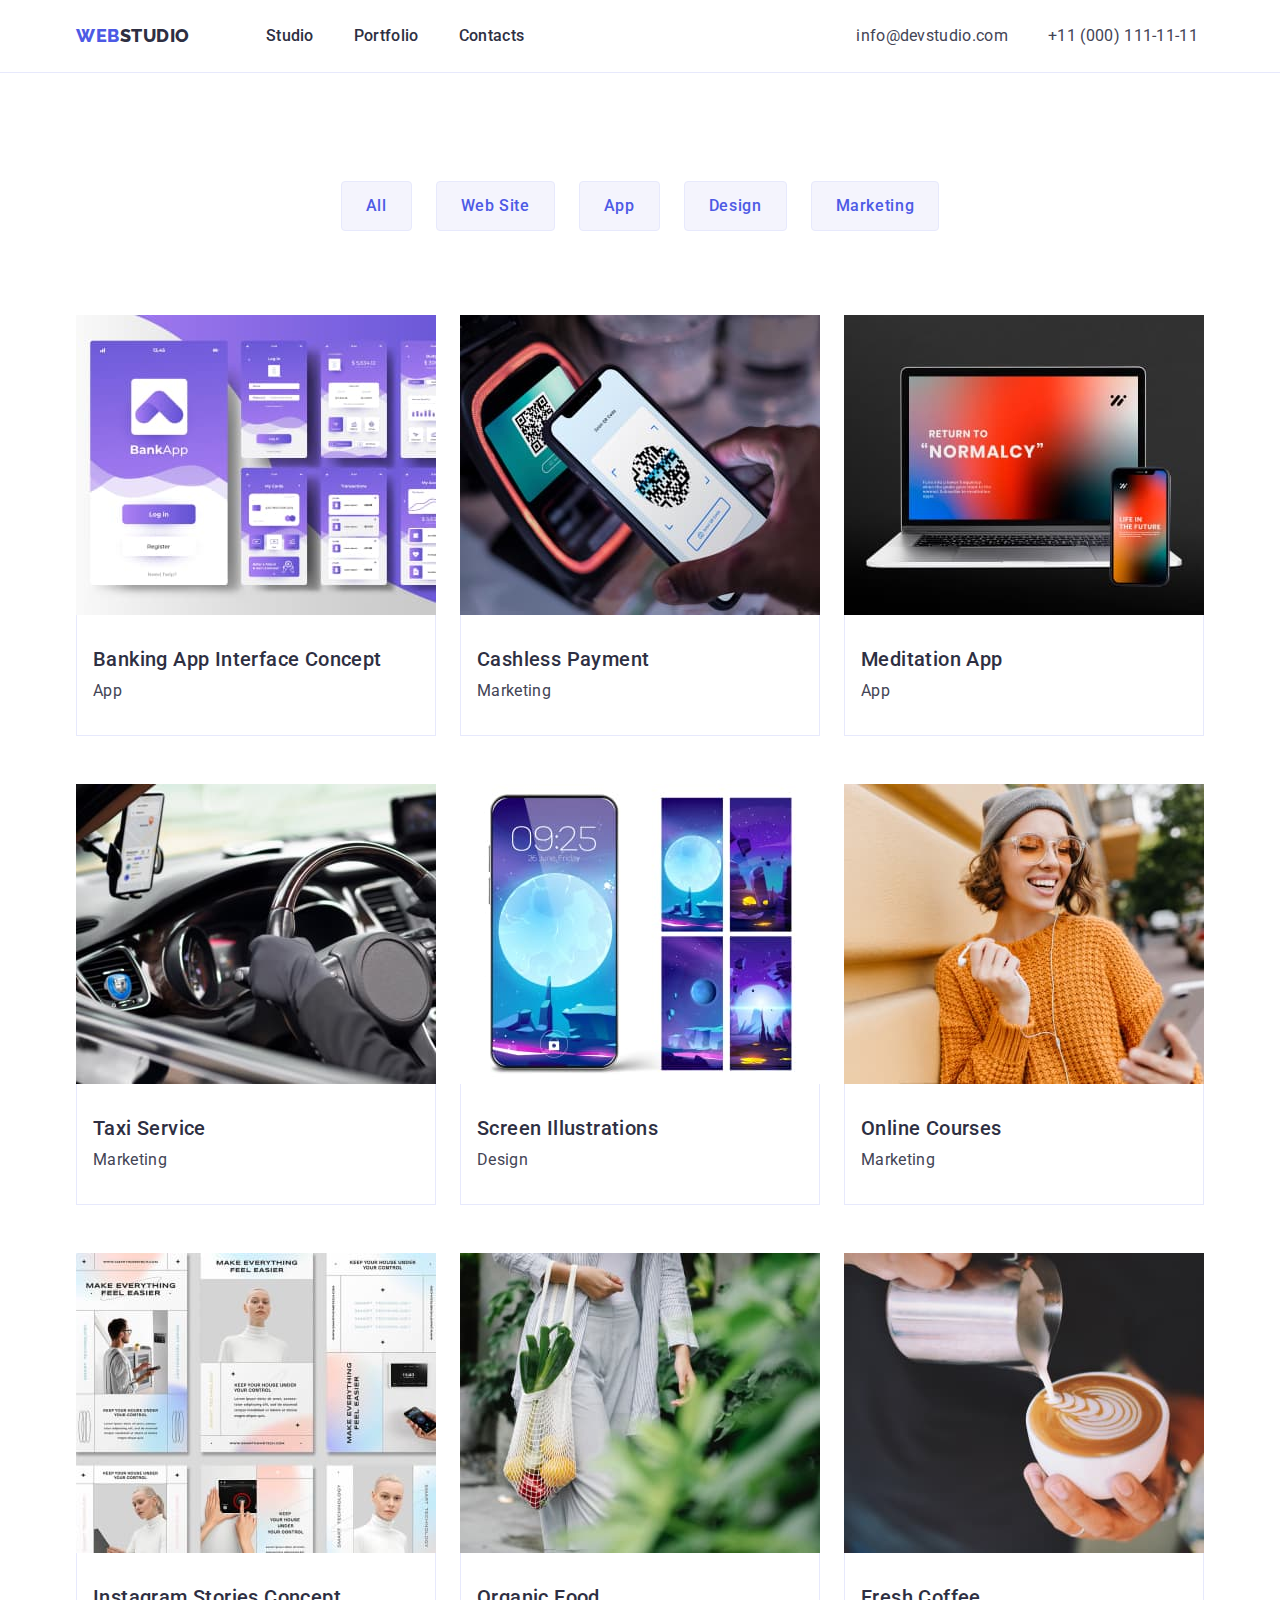
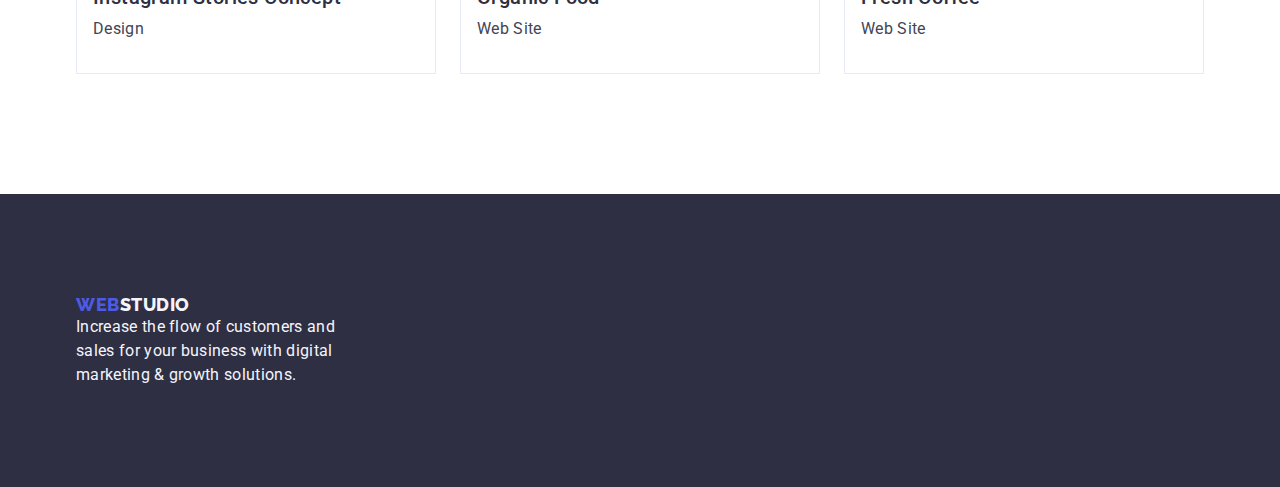
==== portfolio.html @ ffe93117 "Initial commit" ====
<!DOCTYPE html>
<html lang="en">
<head>
    <meta charset="UTF-8">
    <meta name="viewport" content="width=device-width, initial-scale=1.0">
    <title>Homework3</title>

    <link rel="stylesheet" href="https://cdnjs.cloudflare.com/ajax/libs/modern-normalize/1.0.0/modern-normalize.min.css" />

    <link rel="stylesheet" href="./css/styles.css">

    <link rel="preconnect" href="https://fonts.googleapis.com">
    <link rel="preconnect" href="https://fonts.gstatic.com" crossorigin>
    <link
        href="https://fonts.googleapis.com/css2?family=Montserrat:wght@400;700&family=Raleway:wght@800&family=Roboto:wght@400;500;700;900&display=swap"
        rel="stylesheet">

     
</head>
<body>

        <header class="header">
        
            <div class="container header-menu">
        
                <nav class="header-nav">
                    <!-- LOGO -->
                    <a class="logo link" href="./index.html">Web<span class="logo-text-studio">Studio</span></a>
        
        
                    <ul class="list-menu">
                        <li><a class="nav-link link" href="./index.html">Studio</a></li>
                        <li><a class="nav-link link" href="./portfolio.html">Portfolio</a></li>
                        <li><a class="nav-link link" href="">Contacts</a></li>
                    </ul>
                </nav>
        
                <address class="address">
        
                    <ul class="list-address">
                        <li><a class="contact-link link" href="mailto:info@devstudio.com">info@devstudio.com</a></li>
                        <li><a class="contact-link link" href="tel:+110001111111">+11 (000) 111-11-11</a></li>
                    </ul>
        
                </address>
            </div>
        </header>

<main>
<section class="section portfolio-section">

    <div class="container">

<h1 class="visually-hidden">Lorem.</h1>

    <!-- BUTTONS LIST -->
    
    <ul class="list-button">

        <li><button class="cursor button-text" type="button">All</button></li>

        <li><button class="cursor button-text" type="button">Web Site</button></li>

        <li><button class="cursor button-text" type="button">App</button></li>

        <li><button class="cursor button-text" type="button">Design</button></li>

        <li><button class="cursor button-text" type="button">Marketing</button></li>
    </ul>
  
 

    <!-- PROJECTS LIST -->

    

  
<ul class="list-portfolio">

    <li class="list-portfolio-li">
       <a class="link" href="">
       <img src="./images/portfolio/banking_app.jpg" alt="diferent banking pages" width="360" height="300">
        
       <div class="projects">
        <h2 class="project-name">Banking App Interface Concept</h2>
        <p class="description">App</p>
        </div>
        
    </a>
    </li>

    <li class="list-portfolio-li">
        <a class="link" href="">
        <img src="./images/portfolio/cashless_payment.jpg" alt="celphone and terminal" width="360" height="300">
        
        <div class="projects">
        <h2 class="project-name">Cashless Payment</h2>
        <p class="description">Marketing</p>
        </div>

        </a>
    </li>

    <li class="list-portfolio-li">
        <a class="link" href="">
        <img src="./images/portfolio/meditation_app.jpg" alt="meditation app in laptop and celphone" width="360" height="300">
        <div class="projects">
        <h2 class="project-name">Meditation App</h2>
        <p class="description">App</p>
        </div>
        </a>
    </li>

    <li class="list-portfolio-li">
                <a class="link" href="">
                <img src="./images/portfolio/taxi_service.jpg" alt="taxi inside" width="360" height="300">
                
                <div class="projects">
                <h2 class="project-name">Taxi Service</h2>
                <p class="description">Marketing</p>
                </div>

                </a>
            </li>

    <li class="list-portfolio-li">
                <a class="link" href="">
                <img src="./images/portfolio/screen_ilustrations.jpg" alt="graphics on celphones" width="360" height="300">

               <div class="projects">
               <h2 class="project-name">Screen Illustrations</h2>
                <p class="description">Design</p>
                </div>

                </a>
            </li>

    <li class="list-portfolio-li">
                <a class="link" href="">
                <img src="./images/portfolio/online_courses.jpg" alt="young woman in orange sweater" width="360"
                    height="300">

               <div class="projects"> 
               <h2 class="project-name">Online Courses</h2>
                <p class="description">Marketing</p>
                </div>

                </a>
            </li>
   
    <li class="list-portfolio-li">
                <a class="link" href="">
                <img src="./images/portfolio/instagram_stories.jpg" alt="diferent celphones with instagram Stories" width="360" height="300">
                
                <div class="projects">
                <h2 class="project-name">Instagram Stories Concept</h2>
                <p class="description">Design</p>
                </div>

                </a>
            </li>

    <li class="list-portfolio-li">
                <a class="link" href="">
                <img src="./images/portfolio/organic_food.jpg" alt="a woman with shopping net" width="360" height="300">

                <div class="projects">
                <h2 class="project-name">Organic Food</h2>
                <p class="description">Web Site</p>
                </div>

                </a>
            </li>

    <li class="list-portfolio-li">
                <a class="link" href="">
                <img src="./images/portfolio/fresh_coffee.jpg" alt="a cup of Coffee with milk" width="360"
                    height="300">
                
                    <div class="projects">
                    <h2 class="project-name">Fresh Coffee</h2>
                    <p class="description">Web Site</p>
                    </div>
                </a>
            </li>

        </ul>
        </div>
    </section>
</main>

<footer class="footer_background">

    <!-- LOGO -->
    <div class="container">
    <a class="logo link" href="./index.html">Web<span class="logo-textfooter-studio">Studio</span></a>
    
    <p class="footer-text">Increase the flow of customers and sales for your business with digital marketing & growth solutions.</p>
    </div>
</footer>

</body>
</html>
---- css/styles.css ----
body {
    font-family: Roboto, sans-serif;
    color: #434455;
    background-color: #FFFFFF;
}

* {
    box-sizing: border-box;
    margin: 0;
    padding: 0;
}

:root {
    --iris-color: #4d5ae5;
    --ocean-color: #404BBF;
    --navyblue-color: #2E2F42;
    --green-color: #31D0AA;
    --slate-color: #434455;
    --lightslate-color: #8E8F99;
    --cornflower-color: #E7E9FC;
    --cloud-color: #F4F4FD;
    --navybluemodal-color: #2E2F4266;
    --grey-color: #2E2F42B2;
    --white-color: #FFFFFF;
    --dairy-color: #FCFCFC;
}

img {
    display: block;
    max-width: 100%; 
    height: auto;
}

ul {
    margin: 0;
    padding-left: 0;
    list-style: none;
}

.section {
    padding: 120px 0;
}

.container {
    width: 1158px;
    margin: 0 auto;
    padding-left: 15px;
    padding-right: 15px;
}

.header {
    border-bottom: 1px solid var(--cornflower-color);
   
}

.header-menu {
    display: flex;
    padding-top: 24px;
    padding-bottom: 24px;
}

.header-nav {
    display: flex;
    align-items: center;
}

.logo {
    font-family: Raleway, sans-serif;
    font-weight: 800;
    font-size: 18px;
    line-height: 1.17;
    letter-spacing: 0.03em;
    text-transform: uppercase;
    color: var(--iris-color);
    margin-right: 76px;
    display: inline-block;
}

.link {
    text-decoration: none;
}

.logo-footer {
    display: inline-block;
    margin-bottom: 16px;
}


.logo-text-studio {
    color: var(--navyblue-color);
}

.logo-textfooter-studio {
    color: var(--cloud-color);
}

.contact-link {
    color: var(--slate-color);
    font-family: Roboto;
    font-size: 16px;
    font-style: normal;
    font-weight: 400;
    line-height: 1.5;
    letter-spacing: 0.02em;
    padding: 24px 0;
}

.contact-link:hover {
    color: var(--ocean-color);
}

.contact-link:focus {
    color: var(--ocean-color);

}

.nav-link {
    font-family: Roboto, sans-serif;
    font-size: 16px;
    font-style: normal;
    font-weight: 500;
    line-height: 1.5;
    letter-spacing: 0.02em;
    color: var(--navyblue-color);
    padding: 24px 0;
}

.nav-link:hover {
    color: var(--ocean-color);
}

.nav-link:focus {
    color: var(--ocean-color);
}

.address {
    font-style: normal;
}


.list-menu {
    display: flex;
    gap: 40px;   
}

.list-address {
    display: flex;
    gap: 40px;
    margin-left: 332px;
}

.list-section-two {
    display: flex;
    gap: 24px;

}

.list-section-two-li {
    width: calc((100% - 72px) / 4);
}

.list-section-three {   
    display: flex;
    gap: 24px;
}

.list-section-three-li {
    width: calc((100% - 48px) / 3);
}
.list-button {  
    display: flex;
    gap: 24px;
    padding: 12px 24px;
    justify-content: center;
    align-items: center;
    margin-bottom: 72px
}

.list-portfolio {
    
    display: flex;
    gap: 24px;
    flex-wrap: wrap;
    row-gap: 48px;
    
}

.projects {
    padding: 32px 16px;
    border: 1px solid var(--cornflower-color);
    border-top: none;
}

.list-portfolio-li {
    flex-basis: calc((100% - 48px) / 3);
}

.list-team {
    display: flex;
    gap: 24px;
       
}

.main-section {
    background-color: var(--navyblue-color);
    padding: 188px 0;
}

.background-section {
    background-color: var(--cloud-color);
}

.background-list {
    background-color: var(--white-color);
    width: calc((100% - 72px) / 4);
    border-radius: 0px 0px 4px 4px;
    list-style: none;
    border-radius: 0px 0px 4px 4px;
    box-shadow: 0px 2px 1px 0px rgba(46, 47, 66, 0.08), 0px 1px 1px 0px rgba(46, 47, 66, 0.16), 0px 1px 6px 0px rgba(46, 47, 66, 0.08);
}

.team-name {
    padding: 32px 0px;
    text-align: center;
}

.main-header {
    font-family: Roboto;
    font-size: 56px;
    font-style: normal;
    font-weight: 700;
    color: var(--white-color);
    line-height: 1.07;
    text-align: center;
    letter-spacing: 0.02em;
    max-width: 496px;
    margin: 0 auto;
    margin-bottom: 48px;  
}

.hero {
    display: box;
    align-items: center;
}

.order-service-button {
    color: var(--white-color);
    font-family: Roboto, sans-serif;
    font-size: 16px;
    font-style: normal;
    font-weight: 500;
    background-color: var(--iris-color);
    line-height: 1.5;
    letter-spacing: 0.04em;
    display: block;
    min-width: 169px;
    height: 56px;
    border: none;
    border-radius: 4px;
    margin: 0 auto;
}

.order-service-button:hover {
    background-color: var(--ocean-color);
}

.order-service-button:focus {
    background-color: var(--ocean-color);
}

.second-headline {
    font-family: Roboto;
    font-size: 36px;
    font-style: normal;
    font-weight: 700;
    line-height: 1.11;
    text-align: center;
    letter-spacing: 0.02em;
    text-transform: capitalize;
    color: var(--navyblue-color);
    margin-bottom: 72px;
    
}

.section-three {
padding-top: 0;
}

.third-headline {
    font-family: Roboto;
    font-size: 20px;
    font-style: normal;
    font-weight: 500;
    color: var(--navyblue-color);
    line-height: 1.2;
    letter-spacing: 0.02em;
    margin-bottom: 8px;
    
}

.cursor {
    cursor: pointer;
}

.button-text {
    color: var(--iris-color);
    font-family: Roboto, sans-serif;
    font-size: 16px;
    font-style: normal;
    font-weight: 500;
    line-height: 1.5;
    letter-spacing: 0.04em;
    background-color: var(--cloud-color);
    padding: 12px 24px;
    border: 1px solid var(--cornflower-color);
    border-radius: 4px;
}

.button-text:hover {
    color: var(--white-color);
    background-color: var(--ocean-color);
    border: 1px solid transparent;
}

.button-text:focus {
    color: var(--white-color);
    background-color: var(--ocean-color);
    border: 1px solid transparent;
}

.project-name {
    font-family: Roboto, sans-serif;
    font-size: 20px;
    font-style: normal;
    font-weight: 500;
    line-height: 1.2;
    letter-spacing: 0.02em;
    color: var(--navyblue-color);
    margin-bottom: 8px;
}

.description {
    color: var(--slate-color);
    font-family: Roboto;
    font-size: 16px;
    font-style: normal;
    font-weight: 400;
    line-height: 1.5;
    letter-spacing: 0.02em;
}

.job-position {
    text-align: center;
}

.footer-text {
    color: var(--cloud-color);
    font-family: Roboto;
    font-size: 16px;
    font-style: normal;
    font-weight: 400;
    line-height: 1.5;
    letter-spacing: 0.02em;
    margin-right: 76px;
    width: max(264px);
    
}

.footer_background {
    background-color: var(--navyblue-color);
    padding: 100px 0;
    

    
}

.visually-hidden {
        position: absolute;
        width: 1px;
        height: 1px;
        margin: -1px;
        border: 0;
        padding: 0;
        white-space: nowrap;
        clip-path: inset(100%);
        clip: rect(0 0 0 0);
        overflow: hidden;
    }

.portfolio-section {
    padding: 96px 0 120px 0
}
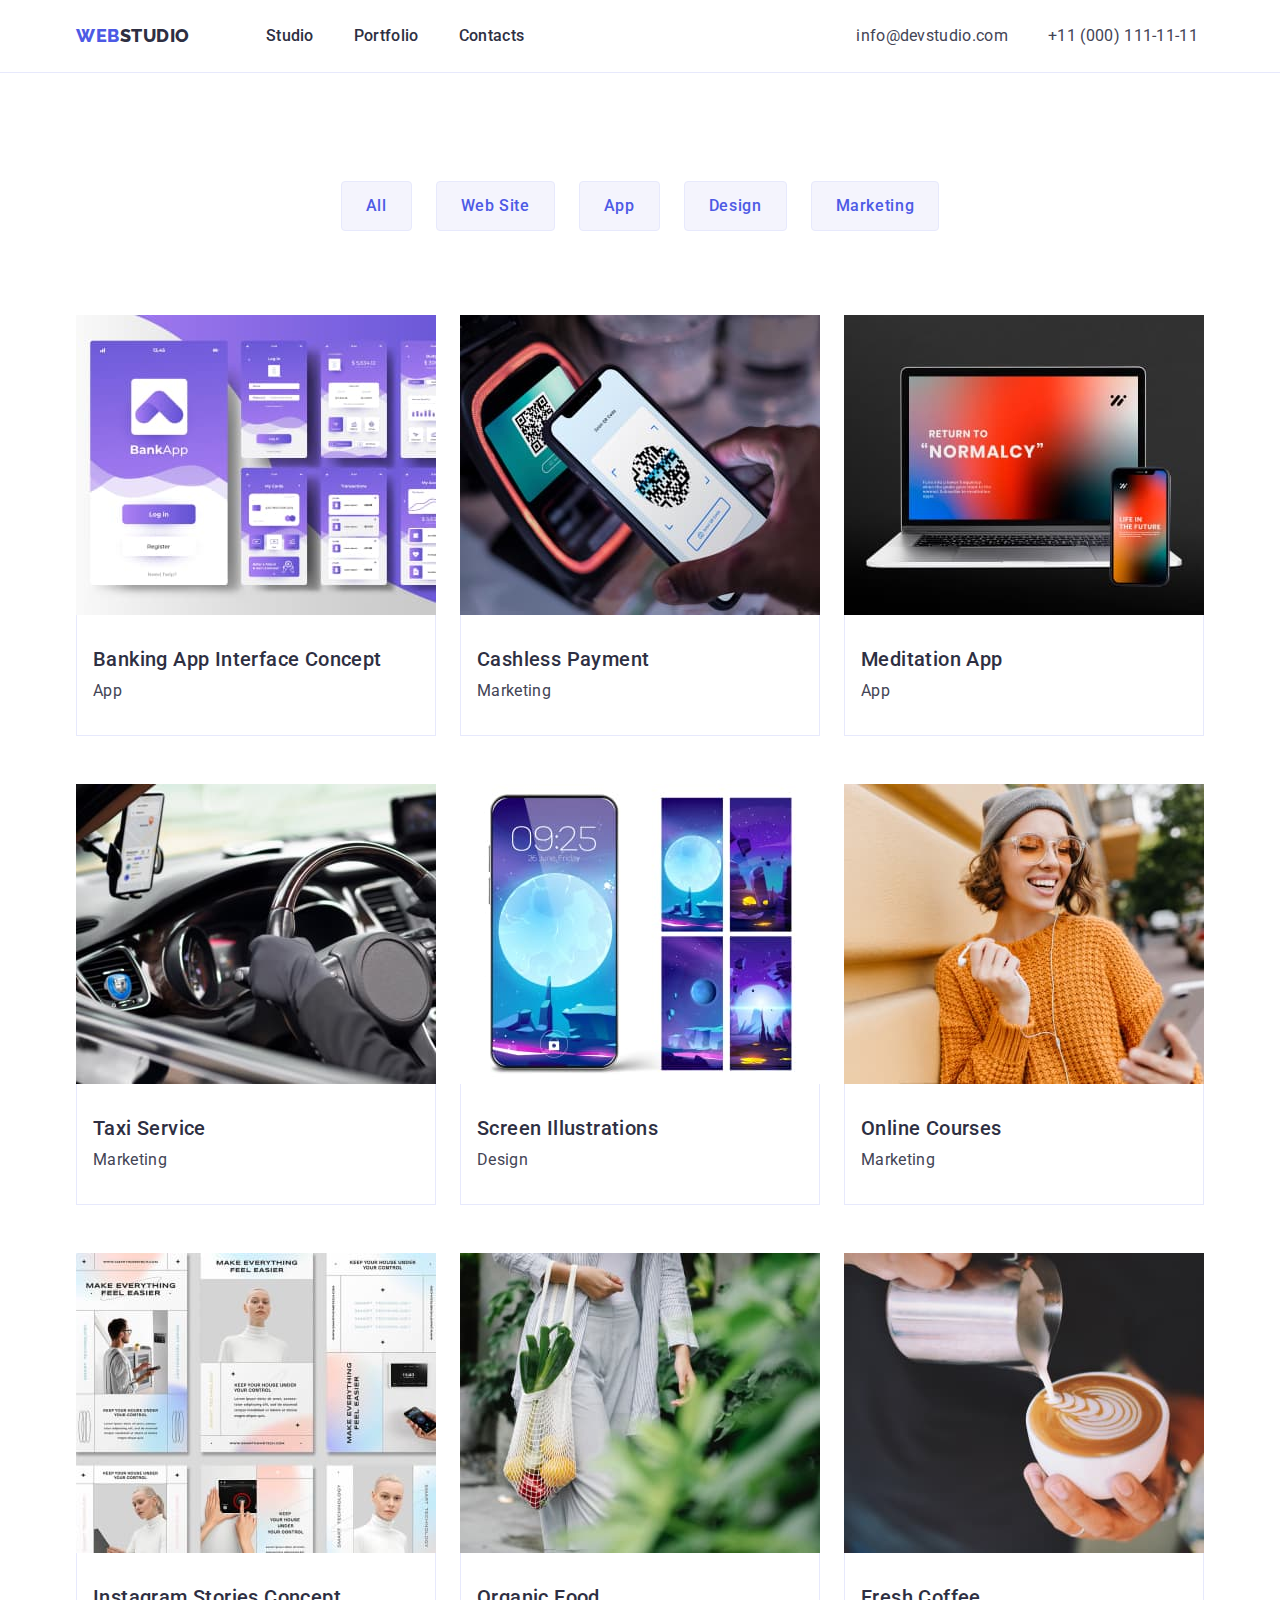
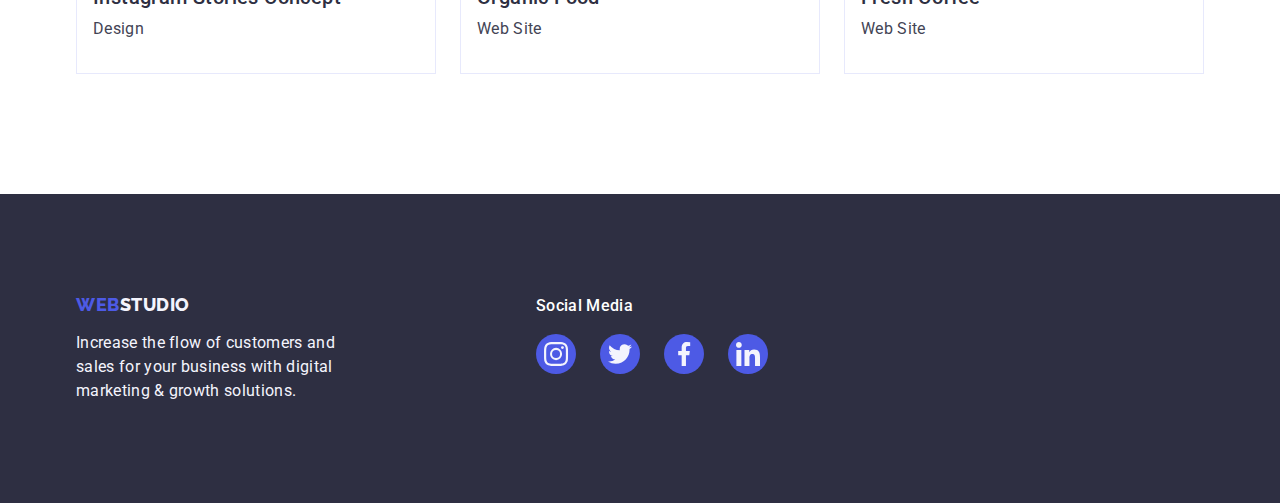
==== commit b5e62551: "footer" ====
--- a/portfolio.html
+++ b/portfolio.html
@@ -190,12 +190,49 @@
 </main>
 
 <footer class="footer_background">
-
-    <!-- LOGO -->
-    <div class="container">
-    <a class="logo link" href="./index.html">Web<span class="logo-textfooter-studio">Studio</span></a>
-    
-    <p class="footer-text">Increase the flow of customers and sales for your business with digital marketing & growth solutions.</p>
+    <div class="container footer-container">
+        <div>
+            <!-- LOGO -->
+            <a class="logo link logo-footer" href="./index.html">Web<span
+                    class="logo-textfooter-studio">Studio</span></a>
+
+            <p class="footer-text">Increase the flow of customers and sales for your business with digital marketing &
+                growth solutions.</p>
+        </div>
+
+        <div class="social-media-container">
+            <h3 class="footer-header">Social Media</h3>
+            <ul class="social-media-link">
+                <li>
+                    <a href="">
+                        <svg width="40" height="40">
+                            <use href="./images/icons/icons.svg#icon-Ellipse-3"></use>
+                        </svg>
+                    </a>
+                </li>
+                <li>
+                    <a href="">
+                        <svg width="40" height="40">
+                            <use href="./images/icons/icons.svg#icon-Ellipse-2"></use>
+                        </svg>
+                    </a>
+                </li>
+                <li>
+                    <a href="">
+                        <svg width="40" height="40">
+                            <use href="./images/icons/icons.svg#icon-Ellipse-1"></use>
+                        </svg>
+                    </a>
+                </li>
+                <li>
+                    <a href="">
+                        <svg width="40" height="40">
+                            <use href="./images/icons/icons.svg#icon-Ellipse"></use>
+                        </svg>
+                    </a>
+                </li>
+            </ul>
+        </div>
     </div>
 </footer>
 
--- a/css/styles.css
+++ b/css/styles.css
@@ -202,8 +202,14 @@
 }
 
 .main-section {
+    display: flex;
+    padding: 188px 0;
     background-color: var(--navyblue-color);
-    padding: 188px 0;
+    margin: 0 auto;
+    background-image: linear-gradient(var(--grey-color), rgba(46, 47, 66, 0.70)), url(/images/main/people-office.jpg);
+    max-width: 1440px;
+    background-position: center;
+    background-size: cover;
 }
 
 .background-section {
@@ -215,7 +221,6 @@
     width: calc((100% - 72px) / 4);
     border-radius: 0px 0px 4px 4px;
     list-style: none;
-    border-radius: 0px 0px 4px 4px;
     box-shadow: 0px 2px 1px 0px rgba(46, 47, 66, 0.08), 0px 1px 1px 0px rgba(46, 47, 66, 0.16), 0px 1px 6px 0px rgba(46, 47, 66, 0.08);
 }
 
@@ -389,4 +394,72 @@
 
 .portfolio-section {
     padding: 96px 0 120px 0
+}
+
+.icon-our-strategy {
+    
+
+    width: 264px;
+    height: 112px;
+    border-radius: 4px;  
+    background: linear-gradient(--lightslate-color, --cloud-color);
+    margin-bottom: 8px;
+}
+
+.icon-strategy {
+  justify-self: center;
+  padding-top: 24px;
+  padding-bottom: 24px;
+  padding-left: 100px;
+  padding-right: 100px;
+}
+
+.list-customers {
+    display:flex;
+    gap: 24px;
+    justify-content: center;
+
+}
+
+.list-customers-li {
+    width: calc(100%-120px)/6;
+}
+
+.list-social-media {
+    list-style: none;
+    
+}
+
+.list-social-media-li {
+    display: inline;
+    border-radius: 50%;
+    background-color: var(--iris-color);
+    width: 40px;
+    height: 40px;
+}
+
+.social-media-link {
+    display: flex;
+    gap: 24px;
+    margin-top: 16px;
+   
+}
+
+.footer-container {
+    display: flex;
+}
+
+.footer-header {
+    font-family: Roboto;
+    font-size: 16px;
+    font-style: normal;
+    font-weight: 500;
+    line-height: 24px;
+    letter-spacing: 0.32px;
+    color: var(--white-color);
+    
+}
+
+.social-media-container {
+    margin-left: 120px;
 }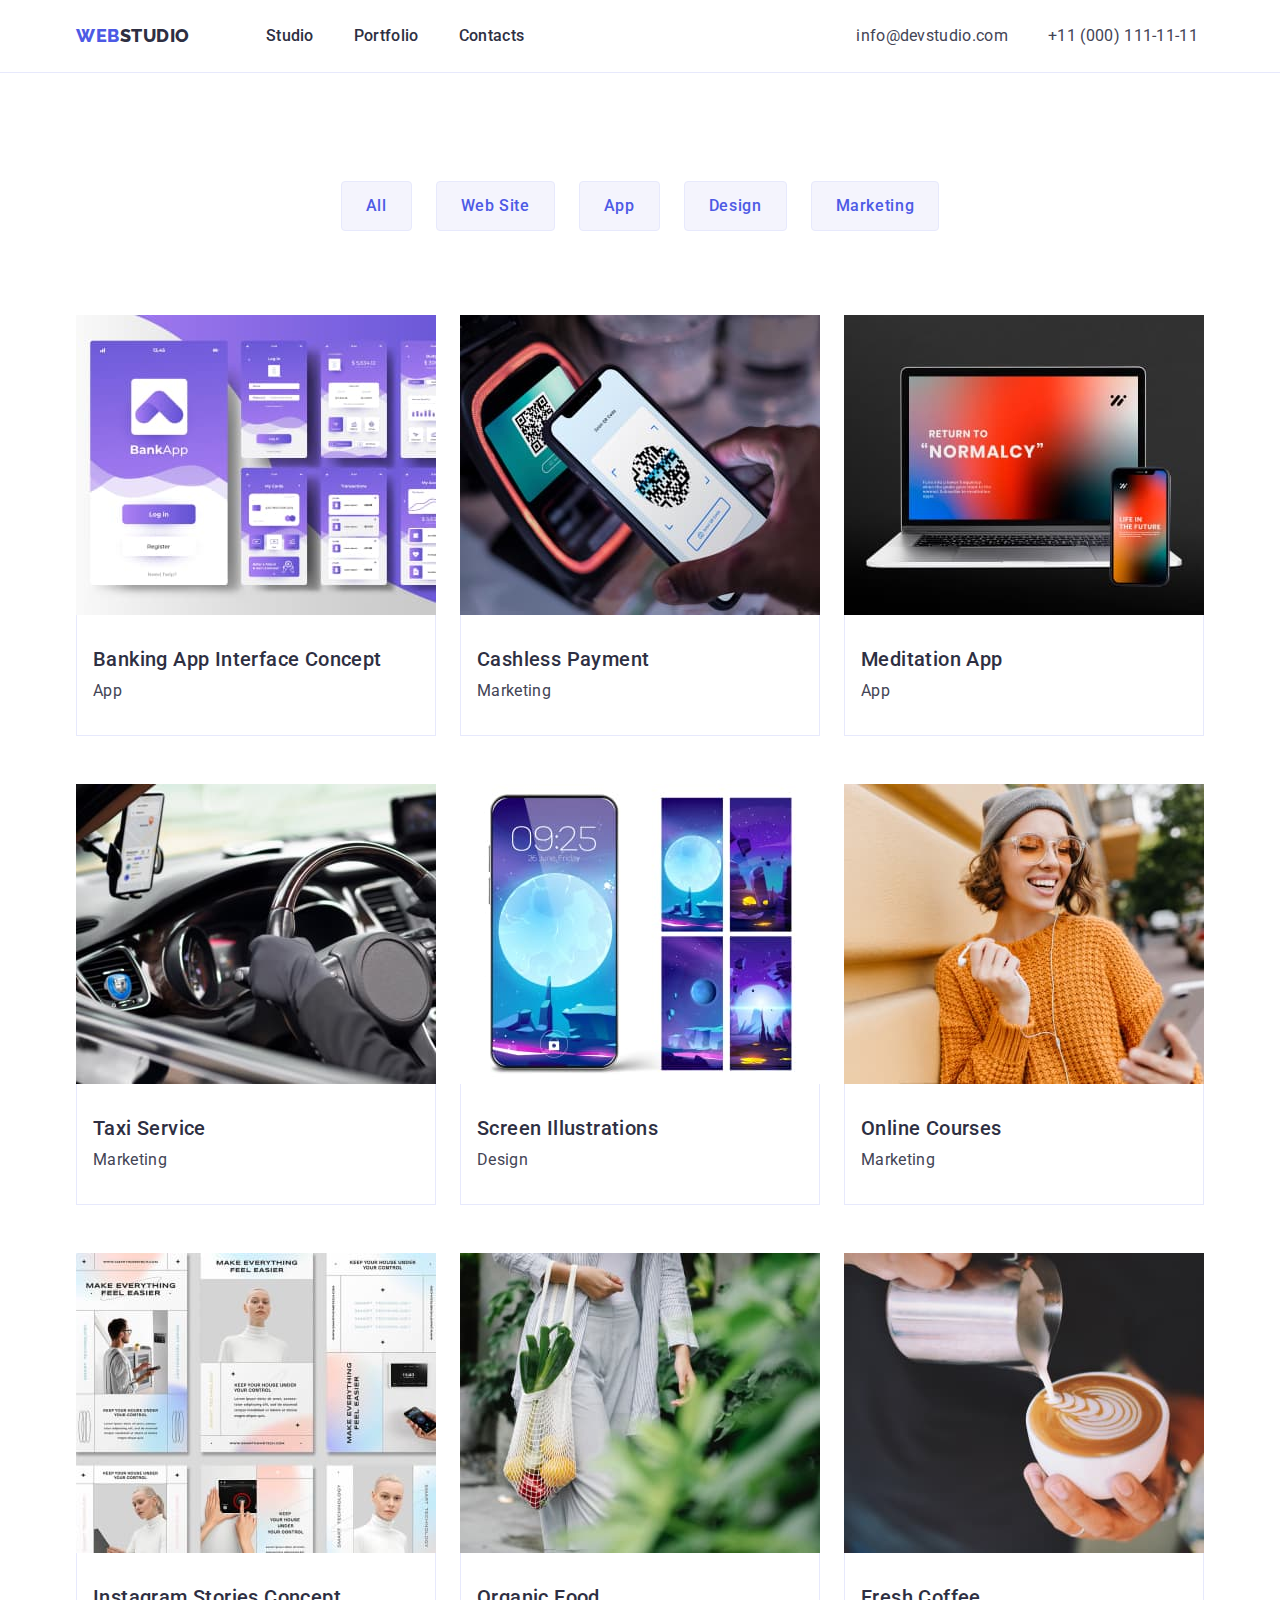
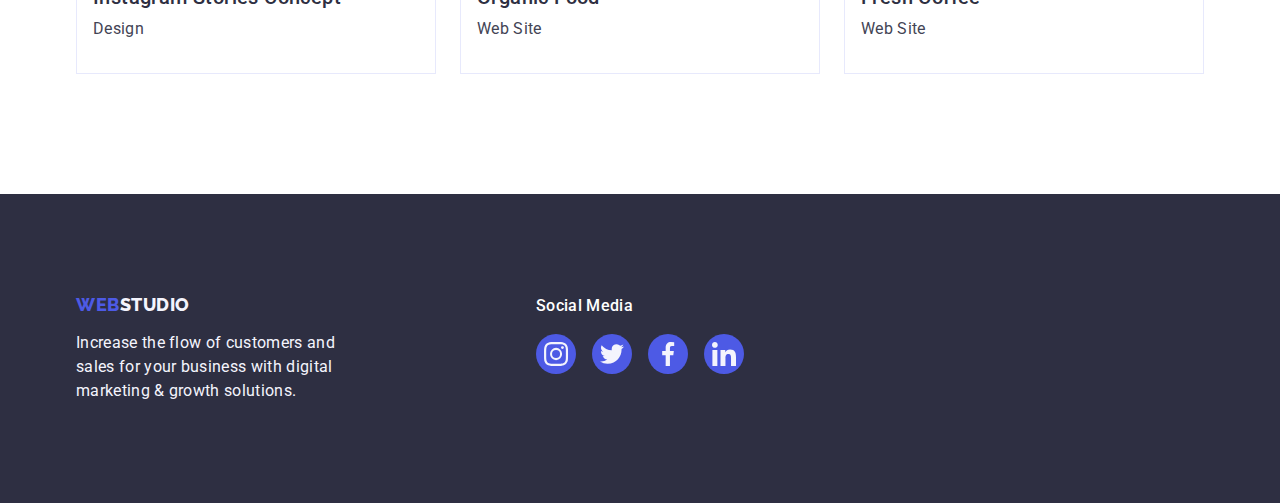
==== commit b6ac2e4a: "fill" ====
--- a/portfolio.html
+++ b/portfolio.html
@@ -3,7 +3,7 @@
 <head>
     <meta charset="UTF-8">
     <meta name="viewport" content="width=device-width, initial-scale=1.0">
-    <title>Homework3</title>
+    <title>Homework4</title>
 
     <link rel="stylesheet" href="https://cdnjs.cloudflare.com/ajax/libs/modern-normalize/1.0.0/modern-normalize.min.css" />
 
@@ -205,28 +205,28 @@
             <ul class="social-media-link">
                 <li>
                     <a href="">
-                        <svg width="40" height="40">
+                        <svg class="footer-svg" width="40" height="40">
                             <use href="./images/icons/icons.svg#icon-Ellipse-3"></use>
                         </svg>
                     </a>
                 </li>
                 <li>
                     <a href="">
-                        <svg width="40" height="40">
+                        <svg class="footer-svg" width="40" height="40">
                             <use href="./images/icons/icons.svg#icon-Ellipse-2"></use>
                         </svg>
                     </a>
                 </li>
                 <li>
                     <a href="">
-                        <svg width="40" height="40">
+                        <svg class="footer-svg" width="40" height="40">
                             <use href="./images/icons/icons.svg#icon-Ellipse-1"></use>
                         </svg>
                     </a>
                 </li>
                 <li>
                     <a href="">
-                        <svg width="40" height="40">
+                        <svg class="footer-svg" width="40" height="40">
                             <use href="./images/icons/icons.svg#icon-Ellipse"></use>
                         </svg>
                     </a>
--- a/css/styles.css
+++ b/css/styles.css
@@ -195,10 +195,15 @@
     flex-basis: calc((100% - 48px) / 3);
 }
 
+.list-portfolio-li:hover {
+    box-shadow: 0px 2px 1px 0px rgba(46, 47, 66, 0.08), 0px 1px 1px 0px rgba(46, 47, 66, 0.16), 0px 1px 6px 0px rgba(46, 47, 66, 0.08);
+    
+}
+
 .list-team {
     display: flex;
     gap: 24px;
-       
+    
 }
 
 .main-section {
@@ -325,12 +330,14 @@
     color: var(--white-color);
     background-color: var(--ocean-color);
     border: 1px solid transparent;
+    box-shadow: 0px 2px 2px 0px rgba(0, 0, 0, 0.12), 0px 2px 1px 0px rgba(0, 0, 0, 0.08), 0px 3px 1px 0px rgba(0, 0, 0, 0.10);
 }
 
 .button-text:focus {
     color: var(--white-color);
     background-color: var(--ocean-color);
     border: 1px solid transparent;
+    box-shadow: 0px 2px 2px 0px rgba(0, 0, 0, 0.12), 0px 2px 1px 0px rgba(0, 0, 0, 0.08), 0px 3px 1px 0px rgba(0, 0, 0, 0.10);
 }
 
 .project-name {
@@ -397,28 +404,26 @@
 }
 
 .icon-our-strategy {
-    
-
+    display: flex;
+    align-items: center;
+    justify-content: center;
     width: 264px;
     height: 112px;
     border-radius: 4px;  
-    background: linear-gradient(--lightslate-color, --cloud-color);
+    background-color: var(--cloud-color);
     margin-bottom: 8px;
 }
 
-.icon-strategy {
-  justify-self: center;
-  padding-top: 24px;
-  padding-bottom: 24px;
-  padding-left: 100px;
-  padding-right: 100px;
+.team-icon {
+    width: 16px;
+        height: 16px;
+        fill: #f4f4fd;
 }
 
 .list-customers {
     display:flex;
     gap: 24px;
     justify-content: center;
-
 }
 
 .list-customers-li {
@@ -427,22 +432,36 @@
 
 .list-social-media {
     list-style: none;
+    display: flex;
+    gap: 24px;
+    margin-top: 8px;
+    justify-content: center;
+        
     
 }
 
 .list-social-media-li {
-    display: inline;
     border-radius: 50%;
-    background-color: var(--iris-color);
-    width: 40px;
-    height: 40px;
+        background-color: var(--iris-color);
+        width: 40px;
+        height: 40px;
+    display: flex;
+    gap: 16px;
+    margin-top: 8px;
+    justify-content: center;
+    align-items: center;
 }
 
 .social-media-link {
     display: flex;
-    gap: 24px;
+    gap: 16px;
     margin-top: 16px;
-   
+    justify-content: center;
+    align-items: center;
+}
+
+.icon-position {
+
 }
 
 .footer-container {
@@ -462,4 +481,14 @@
 
 .social-media-container {
     margin-left: 120px;
+}
+
+.footer-svg {
+    width: 40px;
+    height: 40px;
+    fill: var(--iris-color);
+}
+
+.footer-svg:hover {
+    fill: var(--green-color);
 }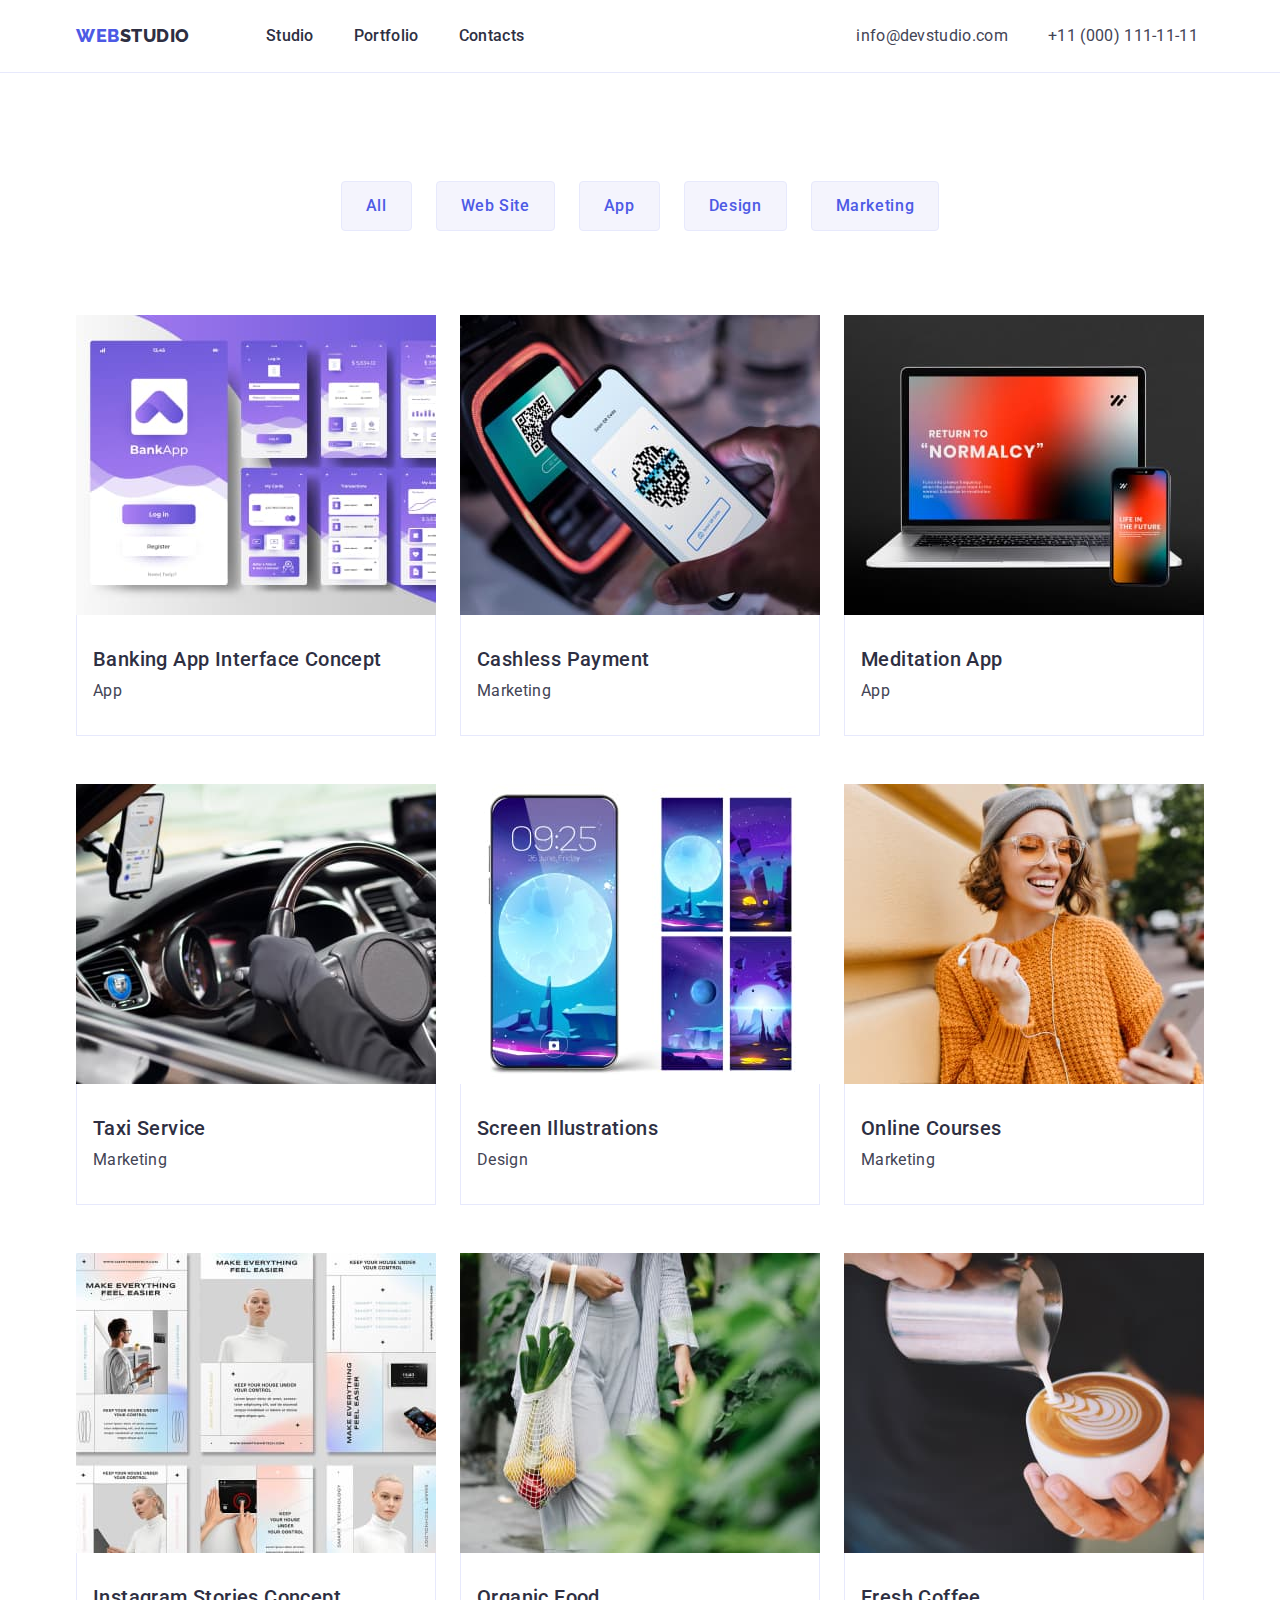
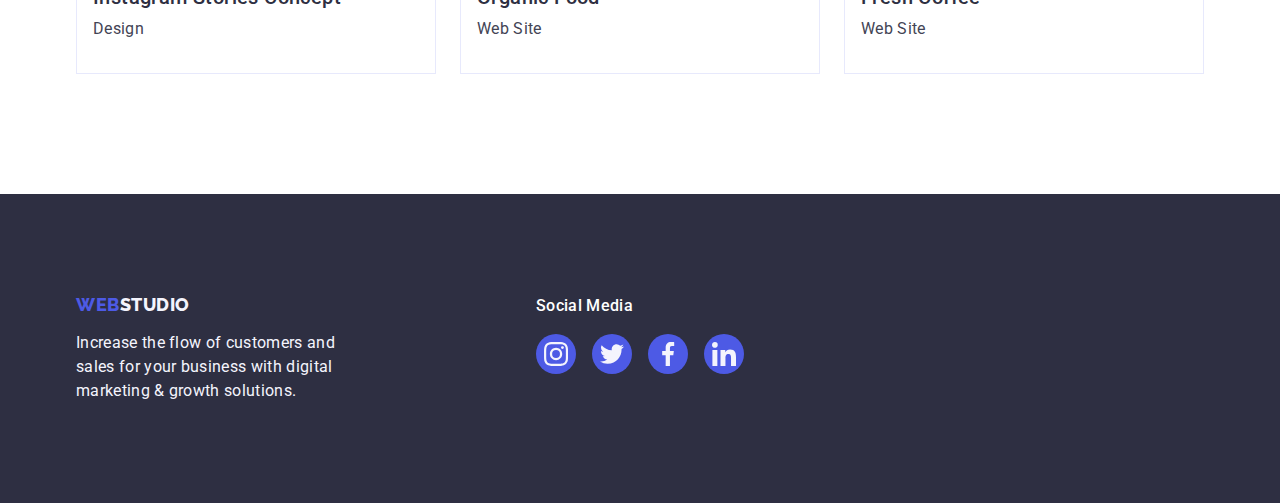
==== commit 6315fd83: "portfolio footer" ====
--- a/portfolio.html
+++ b/portfolio.html
@@ -189,52 +189,52 @@
     </section>
 </main>
 
-<footer class="footer_background">
-    <div class="container footer-container">
-        <div>
-            <!-- LOGO -->
-            <a class="logo link logo-footer" href="./index.html">Web<span
-                    class="logo-textfooter-studio">Studio</span></a>
-
-            <p class="footer-text">Increase the flow of customers and sales for your business with digital marketing &
-                growth solutions.</p>
-        </div>
-
-        <div class="social-media-container">
-            <h3 class="footer-header">Social Media</h3>
-            <ul class="social-media-link">
-                <li>
-                    <a href="">
-                        <svg class="footer-svg" width="40" height="40">
-                            <use href="./images/icons/icons.svg#icon-Ellipse-3"></use>
-                        </svg>
-                    </a>
-                </li>
-                <li>
-                    <a href="">
-                        <svg class="footer-svg" width="40" height="40">
-                            <use href="./images/icons/icons.svg#icon-Ellipse-2"></use>
-                        </svg>
-                    </a>
-                </li>
-                <li>
-                    <a href="">
-                        <svg class="footer-svg" width="40" height="40">
-                            <use href="./images/icons/icons.svg#icon-Ellipse-1"></use>
-                        </svg>
-                    </a>
-                </li>
-                <li>
-                    <a href="">
-                        <svg class="footer-svg" width="40" height="40">
-                            <use href="./images/icons/icons.svg#icon-Ellipse"></use>
-                        </svg>
-                    </a>
-                </li>
-            </ul>
-        </div>
-    </div>
-</footer>
+    <footer class="footer_background">
+        <div class="container footer-container">
+            <div>
+                <!-- LOGO -->
+                <a class="logo link logo-footer" href="./index.html">Web<span
+                        class="logo-textfooter-studio">Studio</span></a>
+    
+                <p class="footer-text">Increase the flow of customers and sales for your business with digital marketing &
+                    growth solutions.</p>
+            </div>
+    
+            <div class="social-media-container">
+                <p class="footer-p-socialmedia">Social Media</p>
+                <ul class="footer-social-media-list">
+                    <li class="footer-social-media-li">
+                        <a class="footer-link-social-media" href="">
+                            <svg class="footer-svg" width="24" height="24">
+                                <use href="./images/icons.svg#icon-instagram-2"></use>
+                            </svg>
+                        </a>
+                    </li>
+                    <li class="footer-social-media-li">
+                        <a class="footer-link-social-media" href="">
+                            <svg class="footer-svg" width="24" height="24">
+                                <use href="./images/icons.svg#icon-twitter-1"></use>
+                            </svg>
+                        </a>
+                    </li>
+                    <li class="footer-social-media-li">
+                        <a class="footer-link-social-media" href="">
+                            <svg class="footer-svg" width="24" height="24">
+                                <use href="./images/icons.svg#icon-facebook-1"></use>
+                            </svg>
+                        </a>
+                    </li>
+                    <li class="footer-social-media-li">
+                        <a class="footer-link-social-media" href="">
+                            <svg class="footer-svg" width="24" height="24">
+                                <use href="./images/icons.svg#icon-linkedin-1"></use>
+                            </svg>
+                        </a>
+                    </li>
+                </ul>
+            </div>
+        </div>
+    </footer>
 
 </body>
 </html>--- a/css/styles.css
+++ b/css/styles.css
@@ -50,8 +50,10 @@
 
 .header {
     border-bottom: 1px solid var(--cornflower-color);
-   
-}
+    box-shadow o wartości 0px 2px 1px rgba(46, 47, 66, 0.08),
+        0px 1px 1px rgba(46, 47, 66, 0.16),
+        0px 1px 6px rgba(46, 47, 66, 0.08);
+    }
 
 .header-menu {
     display: flex;
@@ -211,10 +213,11 @@
     padding: 188px 0;
     background-color: var(--navyblue-color);
     margin: 0 auto;
-    background-image: linear-gradient(var(--grey-color), rgba(46, 47, 66, 0.70)), url(/images/main/people-office.jpg);
+    background-image: linear-gradient(rgba(46, 47, 66, 0.7), rgba(46, 47, 66, 0.7)), url(/images/main/people-office.jpg);
     max-width: 1440px;
     background-position: center;
     background-size: cover;
+    background-repeat: no-repeat;
 }
 
 .background-section {
@@ -414,12 +417,18 @@
     margin-bottom: 8px;
 }
 
+.icon-stategy {
+    width: 64px;
+    height: 64px;
+}
+
 .team-icon {
     width: 16px;
         height: 16px;
         fill: #f4f4fd;
 }
 
+
 .list-customers {
     display:flex;
     gap: 24px;
@@ -428,65 +437,115 @@
 
 .list-customers-li {
     width: calc(100%-120px)/6;
-}
-
+    height: 88px;
+    
+}
+
+.link-customers {
+    width: 100%;
+    height: 100%;
+    border: 1px solid var(--lightslate-color);
+    border-radius: 4px;
+    display: flex;
+    align-items: center;
+    justify-content: center;
+    color: var(--lightslate-color)
+}
+
+.link-customers:hover {
+    border-color: var(--ocean-color);
+    color: var(--ocean-color);
+}
+
+.link-customers:focus {
+    border-color: var(--ocean-color);
+    color: var(--ocean-color);
+}
+
+.customers-svg {
+    fill: currentColor;
+}
 .list-social-media {
     list-style: none;
     display: flex;
     gap: 24px;
-    margin-top: 8px;
-    justify-content: center;
-        
-    
+    justify-content: center;   
 }
 
 .list-social-media-li {
-    border-radius: 50%;
-        background-color: var(--iris-color);
-        width: 40px;
-        height: 40px;
+    width: 40px;
+    height: 40px;
+}
+
+.social-media-link {
     display: flex;
     gap: 16px;
     margin-top: 8px;
     justify-content: center;
     align-items: center;
-}
-
-.social-media-link {
-    display: flex;
-    gap: 16px;
-    margin-top: 16px;
+    width: 100%;
+    height: 100%;
+    background-color: var(--iris-color);
+    border-radius: 50%;
+}
+
+.social-media-link:hover {
+    background-color: var(--ocean-color);
+}
+
+.social-media-link:focus {
+    background-color: var(--ocean-color);
+}
+
+
+
+.footer-link-social-media {
+    width: 100%;
+    height: 100%;
+    background-color: var(--iris-color);
+    border-radius: 50%;
+    display: flex;
+    align-items: center;
     justify-content: center;
-    align-items: center;
-}
-
-.icon-position {
-
+}
+
+.footer-link-social-media:hover {
+    background-color: var(--green-color);
+    
 }
 
 .footer-container {
     display: flex;
-}
-
-.footer-header {
+    align-items: baseline;
+}
+
+.footer-p-socialmedia {
     font-family: Roboto;
     font-size: 16px;
     font-style: normal;
     font-weight: 500;
-    line-height: 24px;
-    letter-spacing: 0.32px;
+    line-height: 1.5;
+    letter-spacing: 0.02em;
     color: var(--white-color);
-    
+    margin-bottom: 16px;
 }
 
 .social-media-container {
     margin-left: 120px;
 }
 
+.footer-social-media-list {
+    display: flex;
+    gap: 16px;
+}
+
+.footer-social-media-li {
+        height: 40px;
+        width: 40px;
+    }
+
 .footer-svg {
-    width: 40px;
-    height: 40px;
-    fill: var(--iris-color);
+   fill: var(--cloud-color);
 }
 
 .footer-svg:hover {
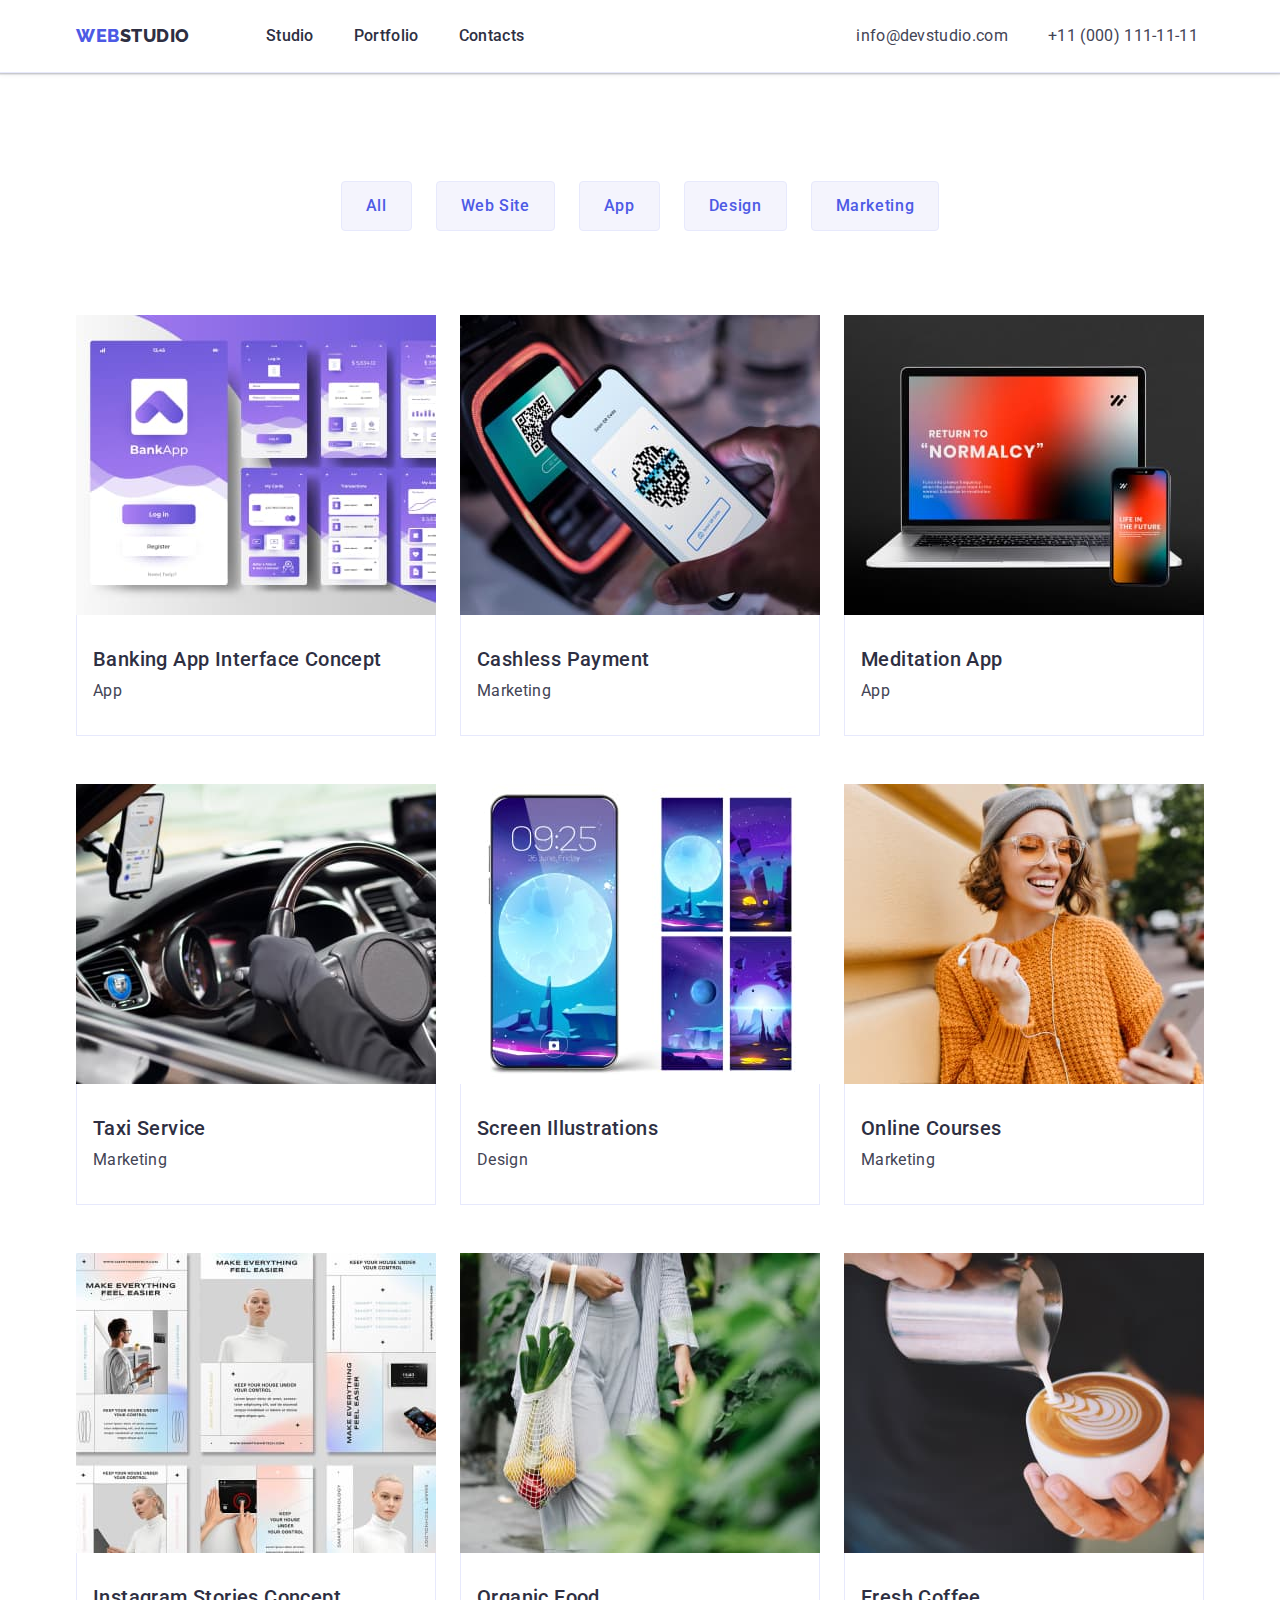
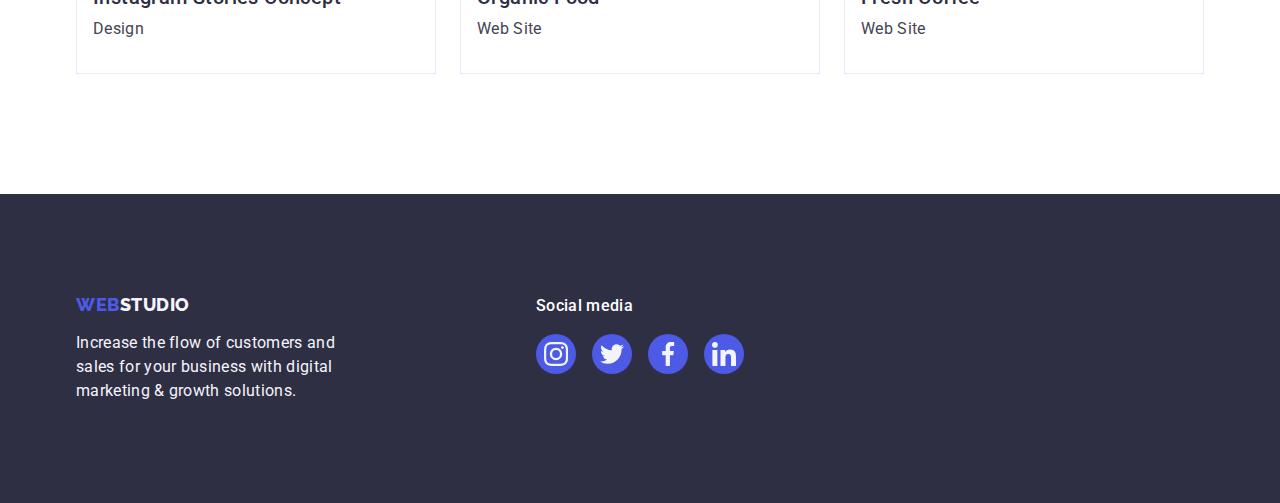
==== commit d0edb651: "footer debug" ====
--- a/portfolio.html
+++ b/portfolio.html
@@ -78,7 +78,7 @@
 <ul class="list-portfolio">
 
     <li class="list-portfolio-li">
-       <a class="link" href="">
+       <a class="link link-portfolio" href="">
        <img src="./images/portfolio/banking_app.jpg" alt="diferent banking pages" width="360" height="300">
         
        <div class="projects">
@@ -90,7 +90,7 @@
     </li>
 
     <li class="list-portfolio-li">
-        <a class="link" href="">
+        <a class="link link-portfolio" href="">
         <img src="./images/portfolio/cashless_payment.jpg" alt="celphone and terminal" width="360" height="300">
         
         <div class="projects">
@@ -102,7 +102,7 @@
     </li>
 
     <li class="list-portfolio-li">
-        <a class="link" href="">
+        <a class="link link-portfolio" href="">
         <img src="./images/portfolio/meditation_app.jpg" alt="meditation app in laptop and celphone" width="360" height="300">
         <div class="projects">
         <h2 class="project-name">Meditation App</h2>
@@ -112,7 +112,7 @@
     </li>
 
     <li class="list-portfolio-li">
-                <a class="link" href="">
+                <a class="link link-portfolio" href="">
                 <img src="./images/portfolio/taxi_service.jpg" alt="taxi inside" width="360" height="300">
                 
                 <div class="projects">
@@ -124,7 +124,7 @@
             </li>
 
     <li class="list-portfolio-li">
-                <a class="link" href="">
+                <a class="link link-portfolio" href="">
                 <img src="./images/portfolio/screen_ilustrations.jpg" alt="graphics on celphones" width="360" height="300">
 
                <div class="projects">
@@ -136,7 +136,7 @@
             </li>
 
     <li class="list-portfolio-li">
-                <a class="link" href="">
+                <a class="link link-portfolio" href="">
                 <img src="./images/portfolio/online_courses.jpg" alt="young woman in orange sweater" width="360"
                     height="300">
 
@@ -149,7 +149,7 @@
             </li>
    
     <li class="list-portfolio-li">
-                <a class="link" href="">
+                <a class="link link-portfolio" href="">
                 <img src="./images/portfolio/instagram_stories.jpg" alt="diferent celphones with instagram Stories" width="360" height="300">
                 
                 <div class="projects">
@@ -161,7 +161,7 @@
             </li>
 
     <li class="list-portfolio-li">
-                <a class="link" href="">
+                <a class="link link-portfolio" href="">
                 <img src="./images/portfolio/organic_food.jpg" alt="a woman with shopping net" width="360" height="300">
 
                 <div class="projects">
@@ -173,7 +173,7 @@
             </li>
 
     <li class="list-portfolio-li">
-                <a class="link" href="">
+                <a class="link link-portfolio" href="">
                 <img src="./images/portfolio/fresh_coffee.jpg" alt="a cup of Coffee with milk" width="360"
                     height="300">
                 
@@ -191,7 +191,8 @@
 
     <footer class="footer_background">
         <div class="container footer-container">
-            <div>
+    
+            <div class="footer-logo-container">
                 <!-- LOGO -->
                 <a class="logo link logo-footer" href="./index.html">Web<span
                         class="logo-textfooter-studio">Studio</span></a>
@@ -200,8 +201,8 @@
                     growth solutions.</p>
             </div>
     
-            <div class="social-media-container">
-                <p class="footer-p-socialmedia">Social Media</p>
+            <div>
+                <p class="footer-p-socialmedia">Social media</p>
                 <ul class="footer-social-media-list">
                     <li class="footer-social-media-li">
                         <a class="footer-link-social-media" href="">
--- a/css/styles.css
+++ b/css/styles.css
@@ -50,7 +50,7 @@
 
 .header {
     border-bottom: 1px solid var(--cornflower-color);
-    box-shadow o wartości 0px 2px 1px rgba(46, 47, 66, 0.08),
+    box-shadow: 0px 2px 1px rgba(46, 47, 66, 0.08),
         0px 1px 1px rgba(46, 47, 66, 0.16),
         0px 1px 6px rgba(46, 47, 66, 0.08);
     }
@@ -185,6 +185,22 @@
     flex-wrap: wrap;
     row-gap: 48px;
     
+}
+
+.link-portfolio {
+    display: block;
+}
+
+.link-portfolio:hover {
+    box-shadow: 0px 2px 1px 0px rgba(46, 47, 66, 0.08),
+            0px 1px 1px 0px rgba(46, 47, 66, 0.16),
+            0px 1px 6px 0px rgba(46, 47, 66, 0.08);
+}
+
+.link-portfolio:focus {
+    box-shadow: 0px 2px 1px 0px rgba(46, 47, 66, 0.08),
+        0px 1px 1px 0px rgba(46, 47, 66, 0.16),
+        0px 1px 6px 0px rgba(46, 47, 66, 0.08);
 }
 
 .projects {
@@ -436,9 +452,8 @@
 }
 
 .list-customers-li {
-    width: calc(100%-120px)/6;
-    height: 88px;
-    
+    width: calc((100% - 120px) / 6);
+    height: 88px;   
 }
 
 .link-customers {
@@ -449,7 +464,7 @@
     display: flex;
     align-items: center;
     justify-content: center;
-    color: var(--lightslate-color)
+    color: var(--lightslate-color)                                 
 }
 
 .link-customers:hover {
@@ -464,6 +479,7 @@
 
 .customers-svg {
     fill: currentColor;
+    
 }
 .list-social-media {
     list-style: none;
@@ -530,8 +546,9 @@
     margin-bottom: 16px;
 }
 
-.social-media-container {
-    margin-left: 120px;
+.footer-logo-container {
+    margin-right: 120px;
+
 }
 
 .footer-social-media-list {
@@ -550,4 +567,8 @@
 
 .footer-svg:hover {
     fill: var(--green-color);
+}
+
+.footer-svg:active {
+    fill: var(--green-color);
 }